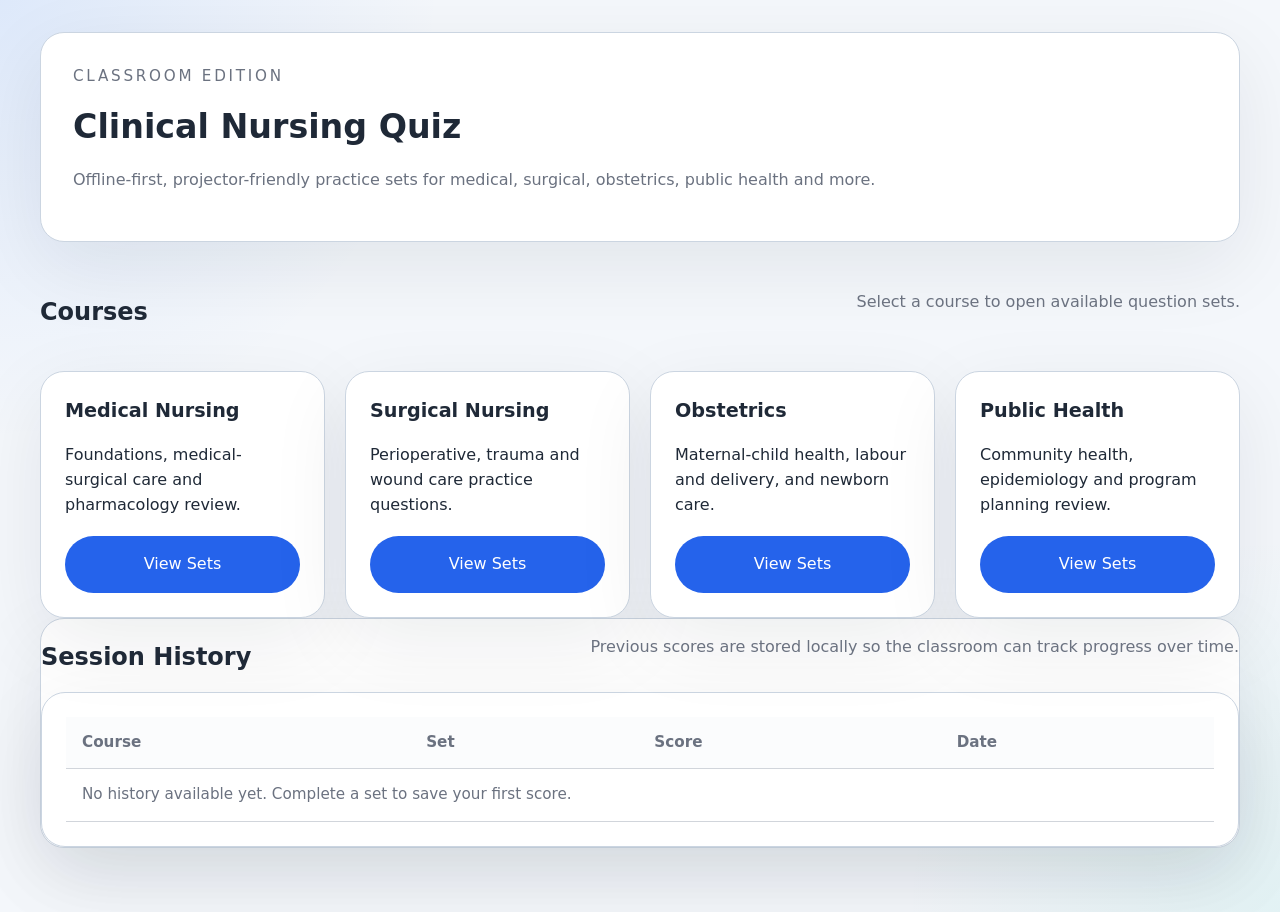
==== index.html @ 139739ae "Add files via upload" ====
<!DOCTYPE html>
<html lang="en">
<head>
  <meta charset="UTF-8">
  <meta name="viewport" content="width=device-width, initial-scale=1.0">
  <title>Classroom Edition | Nursing Quiz Dashboard</title>
  <link rel="stylesheet" href="styles.css">
</head>
<body class="dashboard-page">
  <div class="page-shell">
    <header class="hero-card">
      <div>
        <p class="eyebrow">Classroom Edition</p>
        <h1>Clinical Nursing Quiz</h1>
        <p>Offline-first, projector-friendly practice sets for medical, surgical, obstetrics, public health and more.</p>
      </div>
    </header>

    <section class="section-grid">
      <div class="section-header">
        <h2>Courses</h2>
        <p>Select a course to open available question sets.</p>
      </div>

      <div class="course-grid">
        <article class="course-card">
          <h3>Medical Nursing</h3>
          <p>Foundations, medical-surgical care and pharmacology review.</p>
          <a href="quiz.html?course=medical&set=1" class="button button-primary">View Sets</a>
        </article>
        <article class="course-card">
          <h3>Surgical Nursing</h3>
          <p>Perioperative, trauma and wound care practice questions.</p>
          <a href="quiz.html?course=surgical&set=1" class="button button-primary">View Sets</a>
        </article>
        <article class="course-card">
          <h3>Obstetrics</h3>
          <p>Maternal-child health, labour and delivery, and newborn care.</p>
          <a href="quiz.html?course=obstetrics&set=1" class="button button-primary">View Sets</a>
        </article>
        <article class="course-card">
          <h3>Public Health</h3>
          <p>Community health, epidemiology and program planning review.</p>
          <a href="quiz.html?course=public-health&set=1" class="button button-primary">View Sets</a>
        </article>
      </div>
    </section>

    <section class="section-panel">
      <div class="section-header">
        <h2>Session History</h2>
        <p>Previous scores are stored locally so the classroom can track progress over time.</p>
      </div>

      <div class="history-card">
        <table class="history-table">
          <thead>
            <tr>
              <th>Course</th>
              <th>Set</th>
              <th>Score</th>
              <th>Date</th>
            </tr>
          </thead>
          <tbody id="historyBody">
            <tr>
              <td colspan="4">No history available yet. Complete a set to save your first score.</td>
            </tr>
          </tbody>
        </table>
      </div>
    </section>
  </div>

  <script type="module" src="app.js"></script>
</body>
</html>
---- styles.css ----
:root {
  color-scheme: light;
  font-family: Inter, system-ui, -apple-system, BlinkMacSystemFont, 'Segoe UI', sans-serif;
  background: #f4f7fb;
  color: #1f2937;
  font-size: 16px;
  line-height: 1.55;
  --surface: #ffffff;
  --surface-strong: #f8fafc;
  --border: #d1d5db;
  --border-strong: #cbd5e1;
  --primary: #2563eb;
  --primary-soft: #eff6ff;
  --accent: #0f766e;
  --danger: #dc2626;
  --muted: #6b7280;
  --shadow: 0 24px 80px rgba(15, 23, 42, 0.08);
}

* {
  box-sizing: border-box;
}

html {
  scroll-behavior: smooth;
}

body {
  margin: 0;
  min-height: 100vh;
  background: radial-gradient(circle at top left, rgba(59, 130, 246, 0.12), transparent 28%),
    radial-gradient(circle at bottom right, rgba(20, 184, 166, 0.08), transparent 24%),
    var(--background, #f4f7fb);
}

button,
a {
  font: inherit;
}

a {
  color: inherit;
  text-decoration: none;
}

.page-shell {
  width: min(1200px, calc(100% - 32px));
  margin: 0 auto;
  padding: 32px 0 64px;
}

.hero-card,
.section-panel,
.history-card,
.course-card,
.quiz-topbar,
.question-panel,
.set-summary {
  background: var(--surface);
  border: 1px solid var(--border-strong);
  border-radius: 24px;
  box-shadow: var(--shadow);
}

.hero-card,
.quiz-topbar,
.set-summary {
  padding: 32px;
}

.hero-card {
  margin-bottom: 32px;
}

.eyebrow {
  margin: 0 0 12px;
  color: var(--accent);
  font-size: 0.95rem;
  text-transform: uppercase;
  letter-spacing: 0.18em;
}

.hero-card h1,
.quiz-topbar h1 {
  margin: 0;
  font-size: clamp(2rem, 2.6vw, 3rem);
}

.hero-card p,
.section-header p,
.set-summary p,
.timer-card span,
.breadcrumb,
.question-meta span,
.history-table td,
.history-table th {
  color: var(--muted);
}

.section-grid,
.quiz-layout {
  display: grid;
  gap: 24px;
}

.section-header {
  display: flex;
  align-items: flex-end;
  justify-content: space-between;
  gap: 16px;
  margin-bottom: 16px;
}

.section-header h2,
.sidebar-header h2,
.quiz-topbar .breadcrumb,
.question-panel h2 {
  margin: 0;
}

.course-grid {
  display: grid;
  grid-template-columns: repeat(auto-fit, minmax(240px, 1fr));
  gap: 20px;
}

.course-card {
  padding: 24px;
  display: flex;
  flex-direction: column;
  gap: 18px;
}

.course-card h3 {
  margin: 0;
  font-size: 1.2rem;
}

.course-card p {
  margin: 0;
}

.button {
  display: inline-flex;
  align-items: center;
  justify-content: center;
  padding: 0.95rem 1.4rem;
  border-radius: 999px;
  border: 1px solid transparent;
  cursor: pointer;
  transition: transform 0.2s ease, background 0.2s ease, border-color 0.2s ease;
}

.button:hover {
  transform: translateY(-1px);
}

.button-primary {
  background: var(--primary);
  color: #fff;
}

.button-secondary {
  background: var(--surface-strong);
  color: var(--muted);
  border-color: var(--border);
}

.button-danger {
  background: var(--danger);
  color: #fff;
}

.history-card {
  padding: 24px;
}

.history-table {
  width: 100%;
  border-collapse: collapse;
}

.history-table th,
.history-table td {
  text-align: left;
  padding: 14px 16px;
  border-bottom: 1px solid var(--border);
  font-size: 0.95rem;
}

.history-table th {
  background: #fbfcfd;
  color: var(--muted);
}

.quiz-topbar {
  display: flex;
  justify-content: space-between;
  align-items: center;
  gap: 20px;
}

.quiz-topbar .breadcrumb {
  margin-bottom: 10px;
  font-weight: 600;
}

.topbar-actions {
  display: flex;
  align-items: center;
  gap: 16px;
  flex-wrap: wrap;
}

.timer-card {
  display: grid;
  gap: 6px;
  min-width: 150px;
  padding: 12px 16px;
  border-radius: 16px;
  background: var(--surface-strong);
  border: 1px solid var(--border);
}

.timer-card strong {
  font-size: 1.25rem;
  color: var(--primary);
}

.quiz-layout {
  grid-template-columns: 300px 1fr;
  min-height: 72vh;
}

.quiz-sidebar {
  position: sticky;
  top: 24px;
  align-self: start;
  padding: 24px;
  gap: 20px;
  display: flex;
  flex-direction: column;
  min-height: 320px;
}

.sidebar-header {
  display: flex;
  justify-content: space-between;
  align-items: baseline;
  gap: 14px;
}

.question-grid {
  display: grid;
  grid-template-columns: repeat(4, minmax(0, 1fr));
  gap: 12px;
}

.qb-item,
.option-btn {
  width: 100%;
  border: 1px solid var(--border);
  border-radius: 16px;
  background: var(--surface-strong);
  color: var(--muted);
  cursor: pointer;
  padding: 16px;
  font-size: 0.96rem;
  text-align: left;
}

.qb-item:hover,
.option-btn:hover {
  border-color: var(--primary);
  color: var(--primary);
}

.qb-item.active {
  background: var(--primary);
  color: #fff;
  border-color: var(--primary);
}

.quiz-main {
  display: flex;
  flex-direction: column;
  gap: 24px;
}

.set-summary {
  display: flex;
  justify-content: space-between;
  gap: 20px;
  flex-wrap: wrap;
}

.set-summary h2 {
  margin: 0;
}

.mode-switch {
  display: inline-flex;
  gap: 10px;
  flex-wrap: wrap;
}

.mode-switch .button {
  min-width: 120px;
}

.mode-switch .button.active {
  background: var(--primary);
  color: #fff;
  border-color: var(--primary);
}

.question-panel {
  padding: 28px;
  display: grid;
  gap: 22px;
}

.question-meta {
  display: flex;
  align-items: center;
  justify-content: space-between;
  gap: 16px;
}

.question-meta span {
  padding: 10px 14px;
  border-radius: 999px;
  background: var(--surface-strong);
  border: 1px solid var(--border);
  font-size: 0.95rem;
}

.question-meta .unanswered {
  background: #f8fafc;
  color: var(--muted);
}

.question-panel h2 {
  margin: 0;
}

.options-list {
  display: grid;
  gap: 14px;
}

.option-btn {
  display: flex;
  align-items: center;
  gap: 14px;
  transition: background 0.2s ease, border-color 0.2s ease, color 0.2s ease;
}

.option-btn:hover {
  background: #f8fafc;
}

.option-btn.selected {
  border-color: var(--primary);
  background: var(--primary-soft);
  color: var(--primary);
}

.option-btn.correct {
  border-color: #16a34a;
  background: #dcfce7;
  color: #166534;
}

.option-btn.incorrect {
  border-color: #dc2626;
  background: #fee2e2;
  color: #991b1b;
}

.option-label {
  display: inline-flex;
  width: 28px;
  height: 28px;
  align-items: center;
  justify-content: center;
  border-radius: 50%;
  border: 1px solid var(--border);
  color: var(--primary);
  font-weight: 700;
  background: #fff;
}

.qb-item.answered {
  background: var(--primary-soft);
  border-color: var(--primary);
  color: var(--primary);
}

.qb-item.confirmed {
  background: #dbeafe;
  border-color: #2563eb;
  color: #1d4ed8;
}

.question-state.confirmed {
  background: #d1fae5;
  color: #166534;
  border-color: #86efac;
}

.quiz-footer {
  display: flex;
  flex-wrap: wrap;
  gap: 14px;
}

.focus-mode .quiz-layout {
  grid-template-columns: 0 1fr;
}

.focus-mode .quiz-sidebar {
  display: none;
}

.hidden {
  display: none !important;
}

@media (max-width: 980px) {
  .quiz-layout,
  .section-grid {
    grid-template-columns: 1fr;
  }

  .quiz-sidebar {
    position: relative;
    top: 0;
    min-height: auto;
  }
}

@media (max-width: 720px) {
  .page-shell {
    width: min(100%, calc(100% - 24px));
  }

  .hero-card,
  .history-card,
  .course-card,
  .quiz-topbar,
  .question-panel,
  .set-summary {
    border-radius: 20px;
    padding: 20px;
  }

  .button {
    width: 100%;
  }

  .question-grid {
    grid-template-columns: repeat(5, minmax(0, 1fr));
  }
}
/* Premium Set Selector */
.breadcrumb-nav {
  display: flex;
  align-items: center;
  gap: 12px;
  margin-bottom: 8px;
}

.course-tag {
  background: var(--primary-soft);
  color: var(--primary);
  padding: 4px 12px;
  border-radius: 8px;
  font-weight: 600;
  font-size: 0.85rem;
}

.set-dropdown {
  appearance: none;
  background: var(--surface);
  border: 2px solid var(--border);
  padding: 8px 32px 8px 16px;
  border-radius: 12px;
  font-weight: 700;
  color: var(--primary);
  cursor: pointer;
  font-size: 1rem;
  transition: all 0.2s ease;
}

.set-dropdown:hover {
  border-color: var(--primary);
  background: var(--primary-soft);
}

/* Make Question Grid larger and more aesthetic */
.question-grid {
  grid-template-columns: repeat(4, 1fr);
  gap: 10px;
}

.qb-item {
  aspect-ratio: 1;
  display: flex;
  align-items: center;
  justify-content: center;
  font-weight: 700;
  font-size: 1.1rem;
  border-radius: 14px; /* More rounded */
  transition: transform 0.1s active;
}

.qb-item:active {
  transform: scale(0.95);
}

/* Enhance the Question Panel */
.question-panel {
  min-height: 400px;
  padding: 40px; /* More breathing room */
}

.question-text {
  font-size: 1.4rem; /* Larger font for readability */
  line-height: 1.4;
  color: #0f172a;
}

.option-btn {
  padding: 20px;
  font-size: 1.05rem;
  border-radius: 18px;
}
/* --- EXISTING STYLES (Keep what you have and add/replace these) --- */

/* Premium Set Selector */
.breadcrumb-nav {
  display: flex;
  align-items: center;
  gap: 12px;
  margin-bottom: 8px;
}

.course-tag {
  background: var(--primary-soft);
  color: var(--primary);
  padding: 6px 14px;
  border-radius: 10px;
  font-weight: 700;
  font-size: 0.9rem;
}

.separator {
  color: var(--border-strong);
  font-weight: 300;
}

.set-dropdown {
  appearance: none;
  background: var(--surface);
  border: 2px solid var(--border);
  padding: 8px 36px 8px 16px;
  border-radius: 14px;
  font-weight: 700;
  color: var(--primary);
  cursor: pointer;
  font-size: 1.1rem;
  transition: all 0.2s ease;
  background-image: url("data:image/svg+xml;charset=US-ASCII,%3Csvg%20xmlns%3D%22http%3D%22W3.org%2F2000%2Fsvg%22%20width%3D%2224%22%20height%3D%2224%22%20viewBox%3D%220%200%2024%2024%22%20fill%3D%22none%22%20stroke%3D%22%232563eb%22%20stroke-width%3D%222%22%20stroke-linecap%3D%22round%22%20stroke-linejoin%3D%22round%22%3E%3Cpolyline%20points%3D%226%209%2012%2015%2018%209%22%3E%3C/polyline%3E%3C/svg%3E");
  background-repeat: no-repeat;
  background-position: right 12px center;
  background-size: 18px;
}

.set-dropdown:hover {
  border-color: var(--primary);
  background-color: var(--primary-soft);
}

/* Enhanced Question Panel */
.question-panel {
  min-height: 480px;
  padding: 48px;
  display: flex;
  flex-direction: column;
  justify-content: center;
}

.question-text {
  font-size: 1.6rem; /* High readability */
  line-height: 1.45;
  color: #0f172a;
  margin-bottom: 12px;
}

.option-btn {
  padding: 22px;
  font-size: 1.15rem;
  border-radius: 20px;
  background: #fff;
  border-width: 2px;
}

.option-label {
  width: 32px;
  height: 32px;
  font-size: 1rem;
}

/* Larger Sidebar Grid */
.question-grid {
  grid-template-columns: repeat(4, 1fr);
  gap: 12px;
}

.qb-item {
  height: 54px;
  font-weight: 800;
  font-size: 1.2rem;
  border-radius: 16px;
}
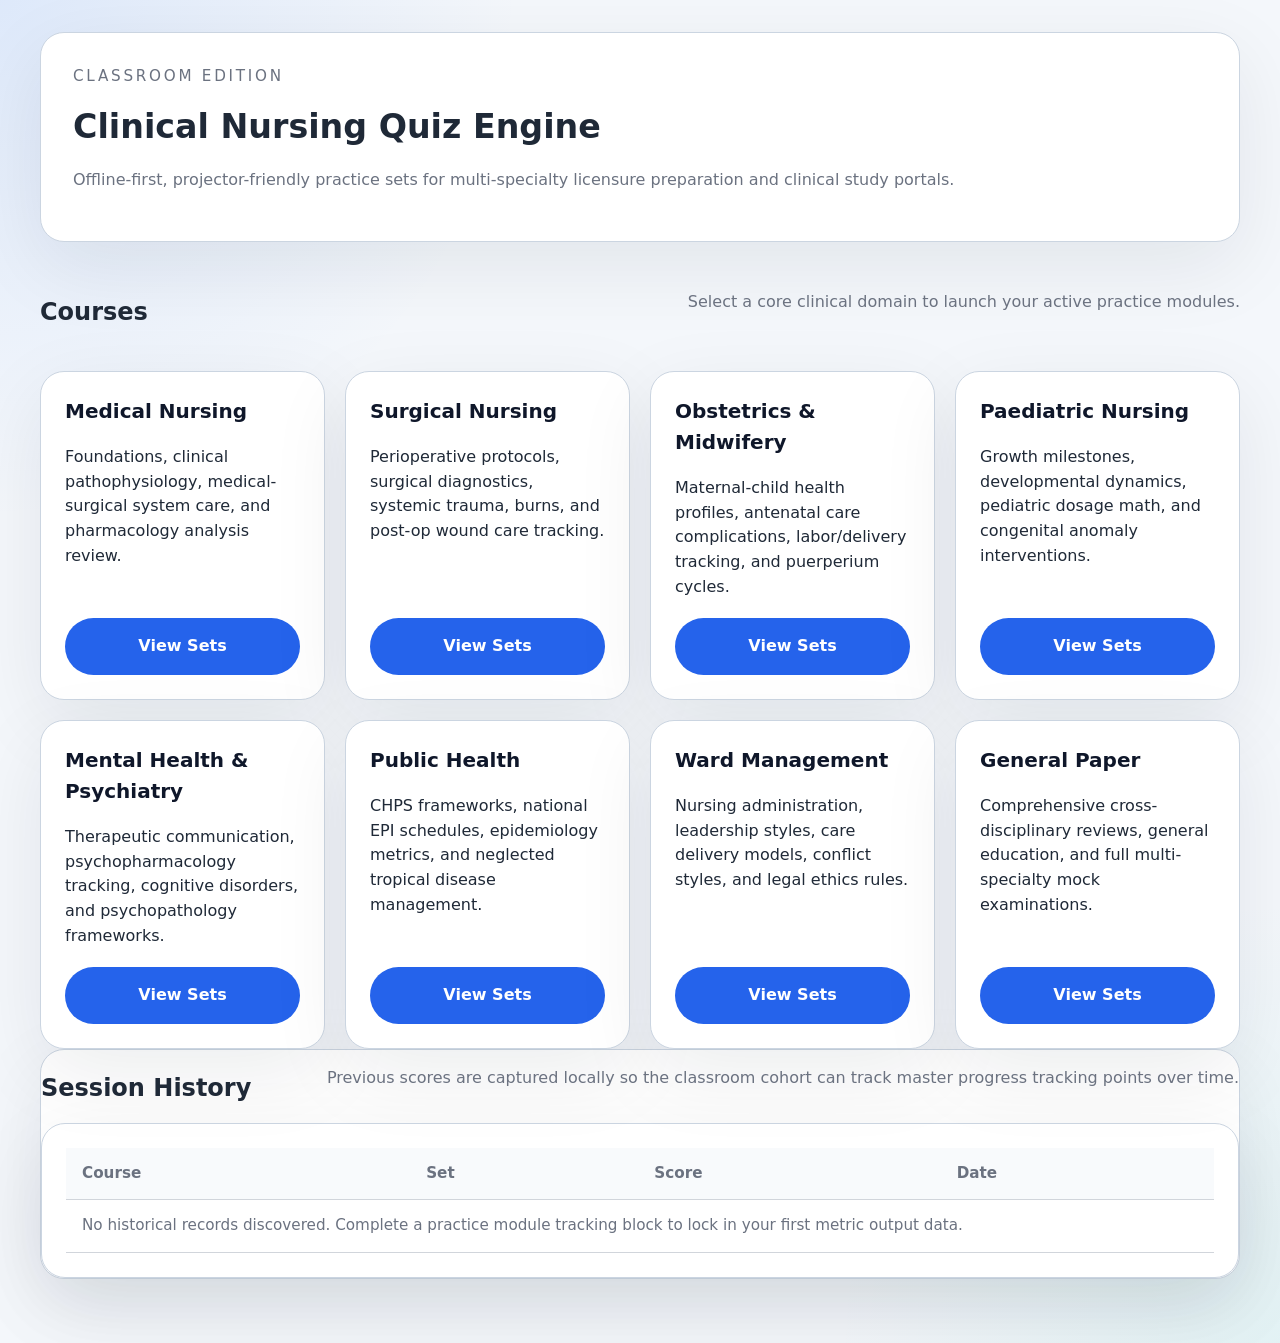
==== commit c2c28fb0: "Add files via upload" ====
--- a/index.html
+++ b/index.html
@@ -3,7 +3,7 @@
 <head>
   <meta charset="UTF-8">
   <meta name="viewport" content="width=device-width, initial-scale=1.0">
-  <title>Classroom Edition | Nursing Quiz Dashboard</title>
+  <title>Dashboard | NurseNexus Portal</title>
   <link rel="stylesheet" href="styles.css">
 </head>
 <body class="dashboard-page">
@@ -11,37 +11,64 @@
     <header class="hero-card">
       <div>
         <p class="eyebrow">Classroom Edition</p>
-        <h1>Clinical Nursing Quiz</h1>
-        <p>Offline-first, projector-friendly practice sets for medical, surgical, obstetrics, public health and more.</p>
+        <h1>Clinical Nursing Quiz Engine</h1>
+        <p>Offline-first, projector-friendly practice sets for multi-specialty licensure preparation and clinical study portals.</p>
       </div>
     </header>
 
     <section class="section-grid">
       <div class="section-header">
         <h2>Courses</h2>
-        <p>Select a course to open available question sets.</p>
+        <p>Select a core clinical domain to launch your active practice modules.</p>
       </div>
 
       <div class="course-grid">
         <article class="course-card">
           <h3>Medical Nursing</h3>
-          <p>Foundations, medical-surgical care and pharmacology review.</p>
+          <p>Foundations, clinical pathophysiology, medical-surgical system care, and pharmacology analysis review.</p>
           <a href="quiz.html?course=medical&set=1" class="button button-primary">View Sets</a>
         </article>
+
         <article class="course-card">
           <h3>Surgical Nursing</h3>
-          <p>Perioperative, trauma and wound care practice questions.</p>
+          <p>Perioperative protocols, surgical diagnostics, systemic trauma, burns, and post-op wound care tracking.</p>
           <a href="quiz.html?course=surgical&set=1" class="button button-primary">View Sets</a>
         </article>
+
         <article class="course-card">
-          <h3>Obstetrics</h3>
-          <p>Maternal-child health, labour and delivery, and newborn care.</p>
+          <h3>Obstetrics & Midwifery</h3>
+          <p>Maternal-child health profiles, antenatal care complications, labor/delivery tracking, and puerperium cycles.</p>
           <a href="quiz.html?course=obstetrics&set=1" class="button button-primary">View Sets</a>
         </article>
+
+        <article class="course-card">
+          <h3>Paediatric Nursing</h3>
+          <p>Growth milestones, developmental dynamics, pediatric dosage math, and congenital anomaly interventions.</p>
+          <a href="quiz.html?course=paediatrics&set=1" class="button button-primary">View Sets</a>
+        </article>
+
+        <article class="course-card">
+          <h3>Mental Health & Psychiatry</h3>
+          <p>Therapeutic communication, psychopharmacology tracking, cognitive disorders, and psychopathology frameworks.</p>
+          <a href="quiz.html?course=psychiatry&set=1" class="button button-primary">View Sets</a>
+        </article>
+
         <article class="course-card">
           <h3>Public Health</h3>
-          <p>Community health, epidemiology and program planning review.</p>
-          <a href="quiz.html?course=public-health&set=1" class="button button-primary">View Sets</a>
+          <p>CHPS frameworks, national EPI schedules, epidemiology metrics, and neglected tropical disease management.</p>
+          <a href="quiz.html?course=public_health&set=1" class="button button-primary">View Sets</a>
+        </article>
+
+        <article class="course-card">
+          <h3>Ward Management</h3>
+          <p>Nursing administration, leadership styles, care delivery models, conflict styles, and legal ethics rules.</p>
+          <a href="quiz.html?course=ward_management&set=1" class="button button-primary">View Sets</a>
+        </article>
+
+        <article class="course-card">
+          <h3>General Paper</h3>
+          <p>Comprehensive cross-disciplinary reviews, general education, and full multi-specialty mock examinations.</p>
+          <a href="quiz.html?course=general_paper&set=1" class="button button-primary">View Sets</a>
         </article>
       </div>
     </section>
@@ -49,7 +76,7 @@
     <section class="section-panel">
       <div class="section-header">
         <h2>Session History</h2>
-        <p>Previous scores are stored locally so the classroom can track progress over time.</p>
+        <p>Previous scores are captured locally so the classroom cohort can track master progress tracking points over time.</p>
       </div>
 
       <div class="history-card">
@@ -64,7 +91,7 @@
           </thead>
           <tbody id="historyBody">
             <tr>
-              <td colspan="4">No history available yet. Complete a set to save your first score.</td>
+              <td colspan="4">No historical records discovered. Complete a practice module tracking block to lock in your first metric output data.</td>
             </tr>
           </tbody>
         </table>
@@ -74,4 +101,4 @@
 
   <script type="module" src="app.js"></script>
 </body>
-</html>
+</html>
--- a/styles.css
+++ b/styles.css
@@ -1,3 +1,4 @@
+/* --- CORE INTERFACE DESIGN CONSTANTS --- */
 :root {
   color-scheme: light;
   font-family: Inter, system-ui, -apple-system, BlinkMacSystemFont, 'Segoe UI', sans-serif;
@@ -33,8 +34,7 @@
     var(--background, #f4f7fb);
 }
 
-button,
-a {
+button, a {
   font: inherit;
 }
 
@@ -49,6 +49,11 @@
   padding: 32px 0 64px;
 }
 
+.hidden {
+  display: none !important;
+}
+
+/* --- MASTER CONTAINER WRAPPERS --- */
 .hero-card,
 .section-panel,
 .history-card,
@@ -83,20 +88,20 @@
 .hero-card h1,
 .quiz-topbar h1 {
   margin: 0;
-  font-size: clamp(2rem, 2.6vw, 3rem);
+  font-size: clamp(1.8rem, 2.6vw, 3rem);
 }
 
 .hero-card p,
 .section-header p,
 .set-summary p,
 .timer-card span,
-.breadcrumb,
-.question-meta span,
+.question-meta p,
 .history-table td,
 .history-table th {
   color: var(--muted);
 }
 
+/* --- DASHBOARD VIEW CONFIGURATION --- */
 .section-grid,
 .quiz-layout {
   display: grid;
@@ -111,16 +116,13 @@
   margin-bottom: 16px;
 }
 
-.section-header h2,
-.sidebar-header h2,
-.quiz-topbar .breadcrumb,
-.question-panel h2 {
+.section-header h2 {
   margin: 0;
 }
 
 .course-grid {
   display: grid;
-  grid-template-columns: repeat(auto-fit, minmax(240px, 1fr));
+  grid-template-columns: repeat(auto-fit, minmax(260px, 1fr));
   gap: 20px;
 }
 
@@ -133,31 +135,43 @@
 
 .course-card h3 {
   margin: 0;
-  font-size: 1.2rem;
+  font-size: 1.25rem;
+  color: #0f172a;
 }
 
 .course-card p {
   margin: 0;
-}
-
+  flex: 1;
+}
+
+/* --- CORE INTERACTIVE ACTION CONTROL BUTTONS --- */
 .button {
   display: inline-flex;
   align-items: center;
   justify-content: center;
-  padding: 0.95rem 1.4rem;
+  padding: 0.95rem 1.6rem;
   border-radius: 999px;
   border: 1px solid transparent;
+  font-weight: 600;
   cursor: pointer;
   transition: transform 0.2s ease, background 0.2s ease, border-color 0.2s ease;
 }
 
 .button:hover {
   transform: translateY(-1px);
+}
+
+.button:active {
+  transform: translateY(0);
 }
 
 .button-primary {
   background: var(--primary);
   color: #fff;
+}
+
+.button-primary:hover {
+  background: #1d4ed8;
 }
 
 .button-secondary {
@@ -166,13 +180,30 @@
   border-color: var(--border);
 }
 
+.button-secondary:hover {
+  border-color: var(--border-strong);
+  color: #1f2937;
+}
+
+.button-secondary.active {
+  background: var(--primary);
+  color: #fff;
+  border-color: var(--primary);
+}
+
 .button-danger {
   background: var(--danger);
   color: #fff;
 }
 
+.button-danger:hover {
+  background: #b91c1c;
+}
+
+/* --- HISTORICAL METRICS TABLE SHEETS --- */
 .history-card {
   padding: 24px;
+  overflow-x: auto;
 }
 
 .history-table {
@@ -189,10 +220,11 @@
 }
 
 .history-table th {
-  background: #fbfcfd;
-  color: var(--muted);
-}
-
+  background: var(--surface-strong);
+  font-weight: 700;
+}
+
+/* --- QUIZ TOP BAR ENGINE CONTROLS --- */
 .quiz-topbar {
   display: flex;
   justify-content: space-between;
@@ -200,270 +232,24 @@
   gap: 20px;
 }
 
-.quiz-topbar .breadcrumb {
-  margin-bottom: 10px;
-  font-weight: 600;
-}
-
-.topbar-actions {
-  display: flex;
-  align-items: center;
-  gap: 16px;
-  flex-wrap: wrap;
-}
-
-.timer-card {
-  display: grid;
-  gap: 6px;
-  min-width: 150px;
-  padding: 12px 16px;
-  border-radius: 16px;
-  background: var(--surface-strong);
-  border: 1px solid var(--border);
-}
-
-.timer-card strong {
-  font-size: 1.25rem;
-  color: var(--primary);
-}
-
-.quiz-layout {
-  grid-template-columns: 300px 1fr;
-  min-height: 72vh;
-}
-
-.quiz-sidebar {
-  position: sticky;
-  top: 24px;
-  align-self: start;
-  padding: 24px;
-  gap: 20px;
-  display: flex;
+.sidebar-toggle-btn {
+  display: none;
   flex-direction: column;
-  min-height: 320px;
-}
-
-.sidebar-header {
-  display: flex;
-  justify-content: space-between;
-  align-items: baseline;
-  gap: 14px;
-}
-
-.question-grid {
-  display: grid;
-  grid-template-columns: repeat(4, minmax(0, 1fr));
-  gap: 12px;
-}
-
-.qb-item,
-.option-btn {
-  width: 100%;
-  border: 1px solid var(--border);
-  border-radius: 16px;
-  background: var(--surface-strong);
-  color: var(--muted);
+  gap: 4px;
+  background: transparent;
+  border: none;
   cursor: pointer;
-  padding: 16px;
-  font-size: 0.96rem;
-  text-align: left;
-}
-
-.qb-item:hover,
-.option-btn:hover {
-  border-color: var(--primary);
-  color: var(--primary);
-}
-
-.qb-item.active {
+  padding: 8px;
+  margin-right: 8px;
+}
+
+.sidebar-toggle-btn .bar {
+  width: 20px;
+  height: 2px;
   background: var(--primary);
-  color: #fff;
-  border-color: var(--primary);
-}
-
-.quiz-main {
-  display: flex;
-  flex-direction: column;
-  gap: 24px;
-}
-
-.set-summary {
-  display: flex;
-  justify-content: space-between;
-  gap: 20px;
-  flex-wrap: wrap;
-}
-
-.set-summary h2 {
-  margin: 0;
-}
-
-.mode-switch {
-  display: inline-flex;
-  gap: 10px;
-  flex-wrap: wrap;
-}
-
-.mode-switch .button {
-  min-width: 120px;
-}
-
-.mode-switch .button.active {
-  background: var(--primary);
-  color: #fff;
-  border-color: var(--primary);
-}
-
-.question-panel {
-  padding: 28px;
-  display: grid;
-  gap: 22px;
-}
-
-.question-meta {
-  display: flex;
-  align-items: center;
-  justify-content: space-between;
-  gap: 16px;
-}
-
-.question-meta span {
-  padding: 10px 14px;
-  border-radius: 999px;
-  background: var(--surface-strong);
-  border: 1px solid var(--border);
-  font-size: 0.95rem;
-}
-
-.question-meta .unanswered {
-  background: #f8fafc;
-  color: var(--muted);
-}
-
-.question-panel h2 {
-  margin: 0;
-}
-
-.options-list {
-  display: grid;
-  gap: 14px;
-}
-
-.option-btn {
-  display: flex;
-  align-items: center;
-  gap: 14px;
-  transition: background 0.2s ease, border-color 0.2s ease, color 0.2s ease;
-}
-
-.option-btn:hover {
-  background: #f8fafc;
-}
-
-.option-btn.selected {
-  border-color: var(--primary);
-  background: var(--primary-soft);
-  color: var(--primary);
-}
-
-.option-btn.correct {
-  border-color: #16a34a;
-  background: #dcfce7;
-  color: #166534;
-}
-
-.option-btn.incorrect {
-  border-color: #dc2626;
-  background: #fee2e2;
-  color: #991b1b;
-}
-
-.option-label {
-  display: inline-flex;
-  width: 28px;
-  height: 28px;
-  align-items: center;
-  justify-content: center;
-  border-radius: 50%;
-  border: 1px solid var(--border);
-  color: var(--primary);
-  font-weight: 700;
-  background: #fff;
-}
-
-.qb-item.answered {
-  background: var(--primary-soft);
-  border-color: var(--primary);
-  color: var(--primary);
-}
-
-.qb-item.confirmed {
-  background: #dbeafe;
-  border-color: #2563eb;
-  color: #1d4ed8;
-}
-
-.question-state.confirmed {
-  background: #d1fae5;
-  color: #166534;
-  border-color: #86efac;
-}
-
-.quiz-footer {
-  display: flex;
-  flex-wrap: wrap;
-  gap: 14px;
-}
-
-.focus-mode .quiz-layout {
-  grid-template-columns: 0 1fr;
-}
-
-.focus-mode .quiz-sidebar {
-  display: none;
-}
-
-.hidden {
-  display: none !important;
-}
-
-@media (max-width: 980px) {
-  .quiz-layout,
-  .section-grid {
-    grid-template-columns: 1fr;
-  }
-
-  .quiz-sidebar {
-    position: relative;
-    top: 0;
-    min-height: auto;
-  }
-}
-
-@media (max-width: 720px) {
-  .page-shell {
-    width: min(100%, calc(100% - 24px));
-  }
-
-  .hero-card,
-  .history-card,
-  .course-card,
-  .quiz-topbar,
-  .question-panel,
-  .set-summary {
-    border-radius: 20px;
-    padding: 20px;
-  }
-
-  .button {
-    width: 100%;
-  }
-
-  .question-grid {
-    grid-template-columns: repeat(5, minmax(0, 1fr));
-  }
-}
-/* Premium Set Selector */
+  border-radius: 2px;
+}
+
 .breadcrumb-nav {
   display: flex;
   align-items: center;
@@ -471,79 +257,14 @@
   margin-bottom: 8px;
 }
 
-.course-tag {
-  background: var(--primary-soft);
-  color: var(--primary);
-  padding: 4px 12px;
-  border-radius: 8px;
-  font-weight: 600;
-  font-size: 0.85rem;
-}
-
-.set-dropdown {
-  appearance: none;
-  background: var(--surface);
-  border: 2px solid var(--border);
-  padding: 8px 32px 8px 16px;
-  border-radius: 12px;
-  font-weight: 700;
-  color: var(--primary);
-  cursor: pointer;
-  font-size: 1rem;
-  transition: all 0.2s ease;
-}
-
-.set-dropdown:hover {
-  border-color: var(--primary);
-  background: var(--primary-soft);
-}
-
-/* Make Question Grid larger and more aesthetic */
-.question-grid {
-  grid-template-columns: repeat(4, 1fr);
-  gap: 10px;
-}
-
-.qb-item {
-  aspect-ratio: 1;
-  display: flex;
-  align-items: center;
-  justify-content: center;
-  font-weight: 700;
-  font-size: 1.1rem;
-  border-radius: 14px; /* More rounded */
-  transition: transform 0.1s active;
-}
-
-.qb-item:active {
-  transform: scale(0.95);
-}
-
-/* Enhance the Question Panel */
-.question-panel {
-  min-height: 400px;
-  padding: 40px; /* More breathing room */
-}
-
-.question-text {
-  font-size: 1.4rem; /* Larger font for readability */
-  line-height: 1.4;
-  color: #0f172a;
-}
-
-.option-btn {
-  padding: 20px;
-  font-size: 1.05rem;
-  border-radius: 18px;
-}
-/* --- EXISTING STYLES (Keep what you have and add/replace these) --- */
-
-/* Premium Set Selector */
-.breadcrumb-nav {
-  display: flex;
-  align-items: center;
-  gap: 12px;
-  margin-bottom: 8px;
+.home-hub-link {
+  font-weight: 500;
+  color: var(--muted);
+  transition: color 0.2s ease;
+}
+
+.home-hub-link:hover {
+  color: var(--primary);
 }
 
 .course-tag {
@@ -582,45 +303,521 @@
   background-color: var(--primary-soft);
 }
 
-/* Enhanced Question Panel */
+.topbar-actions {
+  display: flex;
+  align-items: center;
+  gap: 16px;
+  flex-wrap: wrap;
+}
+
+.timer-card {
+  display: grid;
+  gap: 4px;
+  min-width: 150px;
+  padding: 10px 16px;
+  border-radius: 16px;
+  background: var(--surface-strong);
+  border: 1px solid var(--border);
+}
+
+.timer-card strong {
+  font-size: 1.25rem;
+  color: var(--primary);
+  font-weight: 700;
+}
+
+/* --- COHORT VIEW APPLICATION ENGINE PANELS --- */
+.quiz-layout {
+  grid-template-columns: 320px 1fr;
+  min-height: 72vh;
+  align-items: start;
+}
+
+.quiz-sidebar {
+  position: sticky;
+  top: 24px;
+  align-self: start;
+  background: var(--surface);
+  border: 1px solid var(--border-strong);
+  border-radius: 24px;
+  padding: 24px;
+  gap: 20px;
+  display: flex;
+  flex-direction: column;
+}
+
+.sidebar-header {
+  display: flex;
+  justify-content: space-between;
+  align-items: center;
+}
+
+.sidebar-header h2 {
+  margin: 0;
+  font-size: 1.3rem;
+  color: #0f172a;
+}
+
+.badge-count {
+  background: var(--surface-strong);
+  border: 1px solid var(--border);
+  padding: 4px 10px;
+  border-radius: 999px;
+  font-weight: 700;
+  font-size: 0.85rem;
+  color: var(--muted);
+}
+
+.question-grid {
+  display: grid;
+  grid-template-columns: repeat(4, 1fr);
+  gap: 12px;
+}
+
+.qb-item {
+  aspect-ratio: 1;
+  height: 54px;
+  display: flex;
+  align-items: center;
+  justify-content: center;
+  font-weight: 800;
+  font-size: 1.2rem;
+  border-radius: 16px;
+  border: 1px solid var(--border);
+  background: var(--surface-strong);
+  color: var(--muted);
+  cursor: pointer;
+  transition: all 0.15s ease;
+}
+
+.qb-item:hover {
+  border-color: var(--primary);
+  color: var(--primary);
+  background: #fff;
+}
+
+.qb-item:active {
+  transform: scale(0.94);
+}
+
+.qb-item.active {
+  background: var(--primary) !important;
+  color: #fff !important;
+  border-color: var(--primary) !important;
+}
+
+.qb-item.answered {
+  background: var(--primary-soft);
+  border-color: var(--primary);
+  color: var(--primary);
+}
+
+.qb-item.confirmed {
+  background: #dbeafe;
+  border-color: #2563eb;
+  color: #1d4ed8;
+}
+
+/* --- CONTENT VIEW CORE RENDERING PANEL --- */
+.quiz-main {
+  display: flex;
+  flex-direction: column;
+  gap: 24px;
+}
+
+.set-summary h2 {
+  margin: 0;
+}
+
+.mode-switch {
+  display: inline-flex;
+  gap: 10px;
+  align-items: center;
+}
+
 .question-panel {
-  min-height: 480px;
+  min-height: 460px;
   padding: 48px;
   display: flex;
   flex-direction: column;
   justify-content: center;
+  gap: 24px;
+}
+
+.question-meta {
+  display: flex;
+  align-items: center;
+  justify-content: space-between;
+  gap: 16px;
+}
+
+.question-number {
+  font-weight: 700;
+  font-size: 1rem;
+  color: var(--muted);
+}
+
+.question-state {
+  padding: 6px 14px;
+  border-radius: 999px;
+  font-size: 0.85rem;
+  font-weight: 700;
+  border: 1px solid transparent;
+}
+
+.question-state.unanswered {
+  background: var(--surface-strong);
+  border-color: var(--border);
+  color: var(--muted);
+}
+
+.question-state.answered {
+  background: var(--primary-soft);
+  border-color: var(--border-strong);
+  color: var(--primary);
+}
+
+.question-state.confirmed {
+  background: #d1fae5;
+  color: #166534;
+  border-color: #86efac;
 }
 
 .question-text {
-  font-size: 1.6rem; /* High readability */
+  font-size: 1.6rem;
   line-height: 1.45;
   color: #0f172a;
-  margin-bottom: 12px;
+  margin: 0 0 8px 0;
+}
+
+.options-list {
+  display: grid;
+  gap: 14px;
 }
 
 .option-btn {
+  width: 100%;
+  display: flex;
+  align-items: center;
+  gap: 16px;
   padding: 22px;
   font-size: 1.15rem;
   border-radius: 20px;
   background: #fff;
-  border-width: 2px;
+  border: 2px solid var(--border);
+  color: #1f2937;
+  text-align: left;
+  cursor: pointer;
+  transition: all 0.2s ease;
+}
+
+.option-btn:hover:not(:disabled) {
+  background: var(--surface-strong);
+  border-color: var(--border-strong);
+}
+
+.option-btn.selected {
+  border-color: var(--primary);
+  background: var(--primary-soft);
+  color: var(--primary);
+}
+
+.option-btn.correct {
+  border-color: #16a34a !important;
+  background: #dcfce7 !important;
+  color: #166534 !important;
+}
+
+.option-btn.incorrect {
+  border-color: #dc2626 !important;
+  background: #fee2e2 !important;
+  color: #991b1b !important;
 }
 
 .option-label {
+  display: inline-flex;
   width: 32px;
   height: 32px;
   font-size: 1rem;
-}
-
-/* Larger Sidebar Grid */
-.question-grid {
-  grid-template-columns: repeat(4, 1fr);
+  align-items: center;
+  justify-content: center;
+  border-radius: 50%;
+  border: 1px solid var(--border);
+  color: var(--primary);
+  font-weight: 700;
+  background: #fff;
+  flex-shrink: 0;
+}
+
+.option-btn.selected .option-label {
+  background: var(--primary);
+  color: #fff;
+  border-color: var(--primary);
+}
+
+.quiz-footer {
+  display: flex;
+  gap: 14px;
+  flex-wrap: wrap;
+}
+
+/* --- SPECIAL MODE STYLING ANCHORS --- */
+.focus-mode .quiz-layout {
+  grid-template-columns: 1fr;
+}
+
+.focus-mode .quiz-sidebar {
+  display: none !important;
+}
+
+/* --- MASTER ANALYTICS SCORE MODAL OVERLAY --- */
+.modal-overlay {
+  position: fixed;
+  top: 0; left: 0; right: 0; bottom: 0;
+  background: rgba(15, 23, 42, 0.45);
+  backdrop-filter: blur(6px);
+  display: flex;
+  align-items: center;
+  justify-content: center;
+  z-index: 1000;
+  padding: 16px;
+}
+
+.modal-card {
+  background: var(--surface);
+  border-radius: 24px;
+  padding: 32px;
+  width: 100%;
+  max-width: 440px;
+  box-shadow: var(--shadow);
+  border: 1px solid var(--border-strong);
+  display: flex;
+  flex-direction: column;
+  gap: 24px;
+  animation: modalPop 0.3s cubic-bezier(0.34, 1.56, 0.64, 1);
+}
+
+@keyframes modalPop {
+  from { transform: scale(0.95); opacity: 0; }
+  to { transform: scale(1); opacity: 1; }
+}
+
+.modal-header h2 {
+  margin: 0;
+  font-size: 1.5rem;
+  color: #0f172a;
+  text-align: center;
+}
+
+.modal-body {
+  display: flex;
+  flex-direction: column;
+  align-items: center;
+  gap: 24px;
+}
+
+.score-circle {
+  width: 140px;
+  height: 140px;
+  border-radius: 50%;
+  background: var(--primary-soft);
+  border: 4px solid var(--primary);
+  display: flex;
+  flex-direction: column;
+  align-items: center;
+  justify-content: center;
+}
+
+.score-circle span {
+  font-size: 2.2rem;
+  font-weight: 800;
+  color: var(--primary);
+}
+
+.score-circle p {
+  margin: 0;
+  font-size: 0.85rem;
+  font-weight: 600;
+  color: var(--muted);
+  text-transform: uppercase;
+}
+
+.stats-grid {
+  display: grid;
+  grid-template-columns: 1fr 1fr;
+  width: 100%;
+  gap: 16px;
+}
+
+.stat-item {
+  background: var(--surface-strong);
+  border: 1px solid var(--border);
+  padding: 12px;
+  border-radius: 16px;
+  text-align: center;
+  display: flex;
+  flex-direction: column;
+  gap: 4px;
+}
+
+.stat-label {
+  font-size: 0.85rem;
+  color: var(--muted);
+}
+
+.stat-item strong {
+  font-size: 1.2rem;
+  color: #0f172a;
+}
+
+.modal-actions {
+  display: flex;
   gap: 12px;
 }
 
-.qb-item {
-  height: 54px;
-  font-weight: 800;
-  font-size: 1.2rem;
-  border-radius: 16px;
-}
+.modal-actions .button {
+  flex: 1;
+}
+
+/* --- PRODUCTION RESPONSIVE ADAPTABILITY BLOCKS --- */
+@media (max-width: 980px) {
+  .quiz-layout {
+    grid-template-columns: 1fr;
+  }
+
+  .sidebar-toggle-btn {
+    display: flex;
+  }
+
+  /* Off-canvas sidebar sliding configuration rules */
+  .quiz-sidebar {
+    position: fixed;
+    top: 0;
+    left: -340px;
+    width: 320px;
+    height: 100vh;
+    z-index: 999;
+    border-radius: 0 24px 24px 0;
+    transition: left 0.25s ease-bezier(0.4, 0, 0.2, 1);
+    box-shadow: var(--shadow);
+  }
+
+  .quiz-sidebar.open {
+    left: 0;
+  }
+}
+
+@media (max-width: 720px) {
+  .page-shell {
+    padding: 12px 0 32px;
+    width: 92%;
+  }
+
+  .quiz-topbar {
+    padding: 16px;
+    flex-direction: column;
+    align-items: flex-start;
+    gap: 12px;
+    border-radius: 16px;
+  }
+
+  .quiz-topbar h1 {
+    font-size: 1.4rem;
+  }
+
+  .breadcrumb-nav {
+    gap: 8px;
+  }
+
+  .course-tag {
+    font-size: 0.75rem;
+    padding: 3px 8px;
+  }
+
+  .set-dropdown {
+    font-size: 0.9rem;
+    padding: 6px 28px 6px 12px;
+    border-radius: 10px;
+  }
+
+  .timer-card {
+    width: 100%;
+    display: flex;
+    justify-content: space-between;
+    align-items: center;
+    padding: 8px 16px;
+    min-width: unset;
+  }
+
+  .timer-card strong {
+    font-size: 1.1rem;
+  }
+
+  .question-grid {
+    grid-template-columns: repeat(5, 1fr);
+    gap: 8px;
+  }
+
+  .qb-item {
+    height: 40px;
+    font-size: 0.95rem;
+    border-radius: 10px;
+  }
+
+  .question-panel {
+    padding: 20px;
+    min-height: auto;
+    border-radius: 18px;
+  }
+
+  .question-text {
+    font-size: 1.25rem;
+    line-height: 1.4;
+    margin-bottom: 8px;
+  }
+
+  .option-btn {
+    padding: 14px;
+    font-size: 1rem;
+    border-radius: 14px;
+    gap: 10px;
+    border-width: 2px;
+  }
+
+  .option-label {
+    width: 26px;
+    height: 26px;
+    font-size: 0.85rem;
+  }
+
+  .set-summary {
+    padding: 16px;
+    border-radius: 16px;
+  }
+
+  .set-summary h2 {
+    font-size: 1.2rem;
+  }
+
+  .mode-switch {
+    width: 100%;
+  }
+
+  .mode-switch .button {
+    flex: 1;
+    font-size: 0.85rem;
+    padding: 10px;
+  }
+
+  .quiz-footer {
+    display: grid;
+    grid-template-columns: 1fr 1fr;
+    gap: 10px;
+  }
+
+  .quiz-footer .button {
+    width: 100%;
+    padding: 12px;
+    font-size: 0.9rem;
+  }
+}
